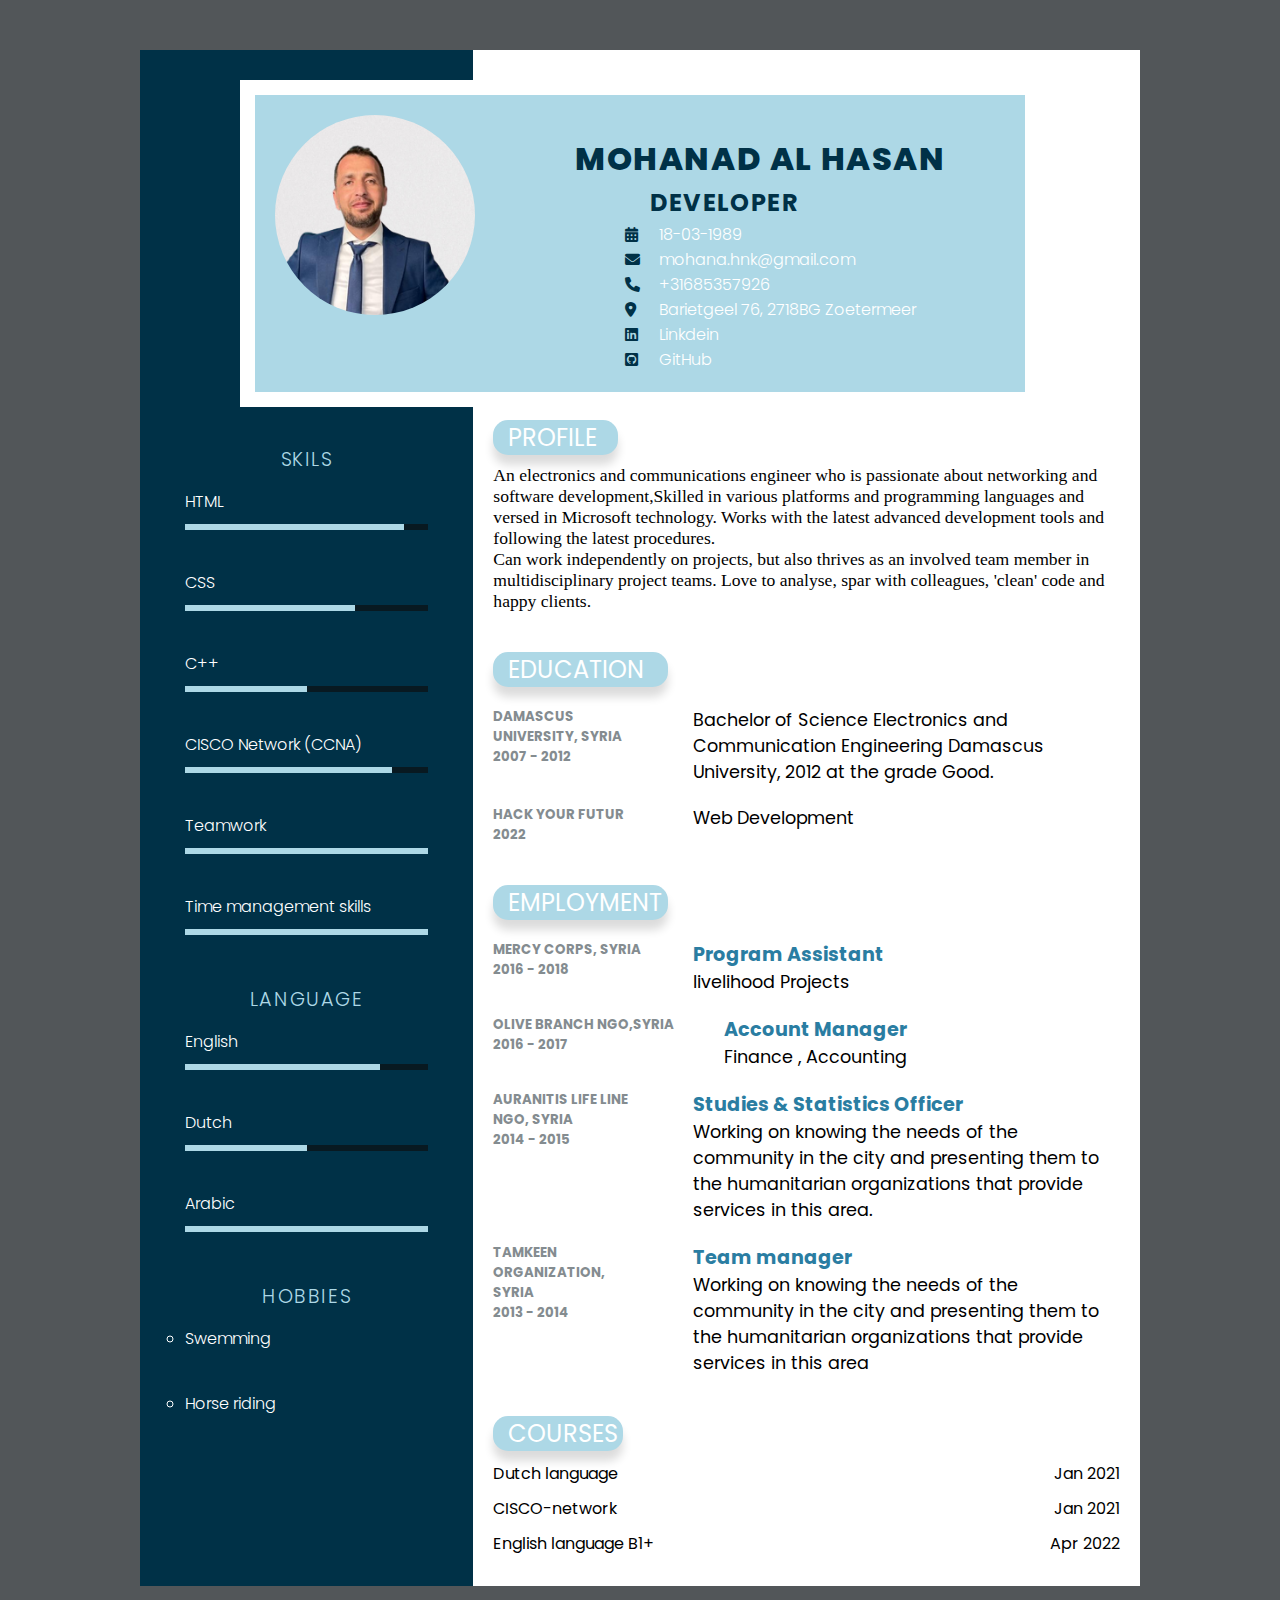
==== week1/Homework/my-resume.html @ 6b34159e "Add files via upload" ====
<!DOCTYPE html>
<html lang="en">
<head>
    <meta charset="UTF-8">
    <meta http-equiv="X-UA-Compatible" content="IE=edge">
    <meta name="viewport" content="width=device-width, initial-scale=1.0">
    <title>My-Resume</title>
    <link rel="stylesheet" href="my-resume.css">
    <link rel="stylesheet" href="https://cdnjs.cloudflare.com/ajax/libs/font-awesome/6.0.0/css/all.min.css" integrity="sha512-9usAa10IRO0HhonpyAIVpjrylPvoDwiPUiKdWk5t3PyolY1cOd4DSE0Ga+ri4AuTroPR5aQvXU9xC6qOPnzFeg==" crossorigin="anonymous" referrerpolicy="no-referrer" />

</head>
<body>
    <!------header box------------------>
    <div class="header">
        <div class="profile-text">
            <div class="img">
                <img src="mohanad-foto.png" alt="mohanad foto">
            </div>
            <div class="conect-info">
                <h1>mohanad al hasan</h1>
                <h2>Developer</h2>
            <ul>
                <li>
                    <span class="icon" ><i class="fa-solid fa-calendar-days"></i></span>
                    <span class="text">18-03-1989</span>
                    </li>
                    <li>
                    <span class="icon" ><i class="fa-solid fa-envelope"></i></span>
                    <span class="text">mohana.hnk@gmail.com</span>
                </li>
                <li>
                    <span class="icon" ><i class="fa-solid fa-phone"></i></span>
                    <span class="text">+31685357926</span>
                </li>
                <li>
                    <a class="icon" href="https://www.google.com/maps/place/Barietgeel+76,+2718+BG+Zoetermeer/@52.0445974,4.4941471,17z/data=!3m1!4b1!4m5!3m4!1s0x47c5c935cd7ed401:0xfe95b37607458fb0!8m2!3d52.0445974!4d4.4919584"><i class="fa-solid fa-location-dot"></i></a>
                    <a href="https://www.google.com/maps/place/Barietgeel+76,+2718+BG+Zoetermeer/@52.0445974,4.4941471,17z/data=!3m1!4b1!4m5!3m4!1s0x47c5c935cd7ed401:0xfe95b37607458fb0!8m2!3d52.0445974!4d4.4919584" class="text">Barietgeel 76, 2718BG Zoetermeer</a>
                </li>
                <li>
                    <a class="icon" href="https://www.linkedin.com/in/mohanad-al-hasan-421202130/"><i class="fa-brands fa-linkedin"></i></a>
                    <a href="https://www.linkedin.com/in/mohanad-al-hasan-421202130/" class="text">Linkdein</a>
                </li>
                <li>
                    <a class="icon" href="https://github.com/MohanadAlHasan"><i class="fa-brands fa-github-square"></i></a>
                    <a href="https://github.com/MohanadAlHasan" class="text">GitHub</a>
                </li>
                
            </ul>
        </div>
        </div>
    </div>
    <div class="container">
        <!-------------------left side---------------->
        
        <div class="left-side">
            <!---------------SKILS------------------->
            <div class="information skils">
                <h2 class="titel">skils</h2>
                <ul>
                    <li>
                        <span class="text">HTML</span>
                        <div class="percent">
                            <div class="value" style="width: 90%;"></div>
                        </div>
                    </li>
                    <li>
                        <span class="text">CSS</span>
                        <div class="percent">
                            <div class="value" style="width: 70%;"></div>
                        
                        </div>
                    </li>
                    <li>
                        <span class="text">C++</span>
                        <div class="percent">
                            <div class="value" style="width: 50%;"></div>
                        
                        </div>
                    </li>
                    <li>
                        <span class="text">CISCO Network (CCNA)
                        </span>
                        <div class="percent">
                            <div class="value" style="width: 85%;"></div>
                        
                        </div>
                    </li>
                    <li>
                        <span class="text">Teamwork</span>
                        <div class="percent">
                            <div class="value" style="width: 100%;"></div>
                        
                        </div>
                    </li>
                    <li>
                        <span class="text">Time management skills</span>
                        <div class="percent">
                            <div class="value" style="width: 100%;"></div>
                        
                        </div>
                    </li>
                </ul>
            </div>
            <!-----------------------LANGUAGE------------------>
            <div class="information skils language">
                <h2 class="titel">language</h2>
                <ul>
                    <li>
                        <span class="text">English</span>
                        <div class="percent">
                            <div class="value" style="width: 80%;"></div>
                        </div>
                    </li>
                    <li>
                        <span class="text">Dutch</span>
                        <div class="percent">
                            <div class="value" style="width: 50%;"></div>
                        
                        </div>
                    </li>
                    <li>
                        <span class="text">Arabic</span>
                        <div class="percent">
                            <div class="value" style="width: 100%;"></div>
                        
                        </div>
                    
                </ul>
            </div>
            <!--------------HOBBIES------------->
            <div class="information hobbies">
                <h2 class="titel">hobbies</h2>
                <ul>
                    <li >Swemming </li>
                    <li >Horse riding</li>
                </ul>
            </div>
        </div>
        <!-------------RIGHT SIDE------------->
        <div class="right-side">
            <!-----------PROFILE------------->
            <div class="profile">
                <h2>PROFILE</h2>
                <p>An electronics and communications engineer who is passionate
                    about networking and software development,Skilled in various
                    platforms and programming languages and versed in Microsoft
                    technology. Works with the latest advanced development tools
                    and following the latest procedures.<br> Can work independently on
                    projects, but also thrives as an involved team member in
                    multidisciplinary project teams. Love to analyse, spar with
                    colleagues, 'clean' code and happy clients.</p>
            </div>
            <!-------------------EDUCATION------------------------------->
            <div class="education">
                <h2>education</h2>
                <div class="box">
                    <div class="year-name">
                        <h5>Damascus University, Syria</h5>
                        <h5> 2007 -  2012</h5>
                    </div>
                    <div class="text"><P>Bachelor of Science Electronics and Communication
                        Engineering Damascus University, 2012 at the grade Good.</P>
                    </div>
        
                    
                </div>
                <div class="box">
                    <div class="year-name">
                        <h5>HACK YOUR FUTUR</h5>
                        <h5> 2022</h5>
                    </div>
                    <div class="text"><P>Web Development</P></div>
                
        </div>
        <!---------experience----------->
        <div class="experience">
            <h2>EMPLOYMENT </h2>
            <div class="box">
                <div class="year-name">
                    <h5>Mercy Corps, syria
                    </h5>
                    <h5> 2016 -  2018</h5>
                </div>
                <div class="text"> 
                    <h4>Program Assistant</h4>
                    <p>livelihood Projects </p>
                </div>
                
                
            </div>
            <div class="box">
                <div class="year-name">
                    <h5>Olive Branch NGO,Syria </h5>
                    <h5> 2016 - 2017  </h5>
                </div>
                <div class="text"> 
                    <h4>Account Manager</h4>
                    <p>Finance , Accounting</p>
                </div>
                
                
            </div>
            <div class="box">
                <div class="year-name">
                    <h5>Auranitis Life Line NGO, Syria</h5>
                    <h5> 2014 -  2015</h5>
                </div>
                <div class="text"> 
                    <h4>Studies & Statistics Officer</h4>
                    <p>Working on knowing the needs of the community in the city and
                        presenting them to the humanitarian organizations that provide
                        services in this area.</p>
                </div>
                
                
            </div>
            
                
                
            </div>
            <div class="box">
                <div class="year-name">
                    <h5>Tamkeen Organization, Syria</h5>
                    <h5> 2013 -  2014</h5>
                </div>
                <div class="text"> 
                    <h4>Team manager</h4>
                    <p>Working on knowing the needs of the community in the city and
                        presenting them to the humanitarian organizations that provide
                        services in this area</p>
                </div>
                
                
                
            </div>
            <!-------COURSES---------------->
            <div class="courses">
                <h2>COURSES </h2>
                <div class="box1">
                    <p>Dutch language</p>
                    <p>Jan 2021</p>
                </div>
                <div class="box1">
                    <p>CISCO-network </p>
                    <p>Jan 2021</p>
                </div>
                <div class="box1">
                    <p>English language 
                        B1+</p>
                    <p>Apr 2022</p>
                </div>
                </div>
            
    </div>
      
    
    </div>
    

    
</div>


    
    
</body>
</html>
---- week1/Homework/my-resume.css ----
@import url('https://fonts.googleapis.com/css2?family=Poppins:ital,wght@0,100;0,200;0,300;0,400;0,500;0,600;0,700;0,800;0,900;1,100;1,200;1,300;1,400;1,500;1,600;1,700;1,800;1,900&display=swap');
*{
    font-family: 'Poppins', sans-serif;
    margin: 0;
    padding: 0;
    box-sizing: border-box;
    

}
body{
    background-color:rgb(82, 86, 89);
    display: flex;
    justify-content: center;
    
    min-height: 100vh;

}
/*************** header***********/
.header{
    position: absolute;
    width: 100%;
    max-width: 800px;
    min-height: 300px;
    background-color: lightblue;
    border: solid 15px #fff;
    z-index: 999;
    align-content: flex-start;
    margin-top: 80px;
    
    
    
}
.container{
    position: relative;
    width: 100%;
    max-width: 1000px;
    min-height: 1000px;
    background-color: #fff;
    display: grid;
    grid-template-columns: 1fr  2fr;
    margin: 50px;
    


}
.container .left-side{
    position: relative;
    background-color: #003147;
    padding: 40px;
    

}
.container .right-side{
    position: relative;
    background-color: #fff;
    padding: 20px;
    
}
.profile-text{
    position: relative;
    padding:20px;
    width: 100%;

}
.img img{
    position: relative;
    width: 200px;
    height: 200px;
    border-radius: 50%;
    float: left;
    top:0;
    left:0;
    object-fit: cover;
    
   
    
    
}
.conect-info{
   
    width: 100%;
    margin-left: 350px;
    margin-top: 20px;
    
    
    

}
.conect-info h1{
    color:#003147;
    font-size: 2rem;
    font-weight: 800;
    text-transform: uppercase;
    padding-bottom: 2px;
    letter-spacing: 0.1rem;
    margin-left: -50px;
}
.conect-info h2{
    color:#003147;
    font-size: 1.5rem;
    font-weight: 700;
    text-transform: uppercase;
    padding-bottom: 2px;
    letter-spacing: 0.1rem;
    margin-left: 25px;
}
.conect-info ul{
    position: relative;
    
}
.conect-info ul li{
    position: relative;
    list-style: none;
}
.conect-info ul li .icon{
    display: inline-block;
    width: 30px;
    font-size: 15px;
    color: #003147;
}
.conect-info ul li .text{
    color: #fff;
    font-weight: 300;
    text-decoration: none;
}
    
.information {
    padding: 5px;
    margin-top: 350px;
    position: relative;
    

}
.titel{
    color: lightblue;
    font-weight: 300;
    text-transform: uppercase;
    letter-spacing: 0.1rem;
     font-size: 1.2rem;
     text-align: center;
     padding-bottom: 15px;
}
.information ul li{
    position: relative;
    list-style: none;
    padding-bottom: 40px;
}
.information ul li .text{
    color: #fff;
    font-weight: 300;
    
}
  .information.skils .percent {
    position: relative;

    width: 100%;
    height: 6px;
    background-color: #081921;
    margin-top: 10px;
}
.information.skils .percent .value{
    position: absolute;
    top: 0;
    left: 0;
    height: 100%;
    background-color: lightblue;

}

    .language{
        margin-top: 0px;
    }
    .hobbies{
        margin: 0px;
    }
    .information.hobbies ul li {
        color: #fff;
        font-weight: 300;
        list-style: circle;
        
    }
    .profile{
        margin-top: 350px; 
    }
    .right-side h2{
        margin-bottom: 10px;
        margin-top: 40px;
        background-color: lightblue;
        color: #fff;
        text-transform: uppercase;
        font-weight: 400;
        font-size: 1.5rem;
       width: 125px;
        padding-left: 15px;
        border-radius: 15px;
        box-shadow: 0px 10px 10px gainsboro;
        
    }
    .profile p{
        font-family:Georgia, 'Times New Roman', Times, serif;
        font-size: 1.1rem;
        
    }
    .education h2{
        width: 175px;
    }
    .experience h2{
        width: 175px;
    }
    .box{
        display: flex;
        flex-direction: row;
        margin: 20px 0;
    }
    .box .year-name{
        min-width: 150px;
    }
    .box .year-name h5{
        text-transform: uppercase;
        color: #848c90;
        font-weight: 700;
    }
    .box .text{
        margin-left: 50px;
        font-family:Georgia, 'Times New Roman', Times, serif;
        font-size: 1.1rem;
    }
    .box .text h4{
        color: #2a7da2;
        font-size: 1.2rem;
    }
    .courses h2{
        width: 130px;
    }
    .courses .box1{
        display: flex;
        flex-direction: row;
        justify-content: space-between;
        margin-bottom: 10px;
    }
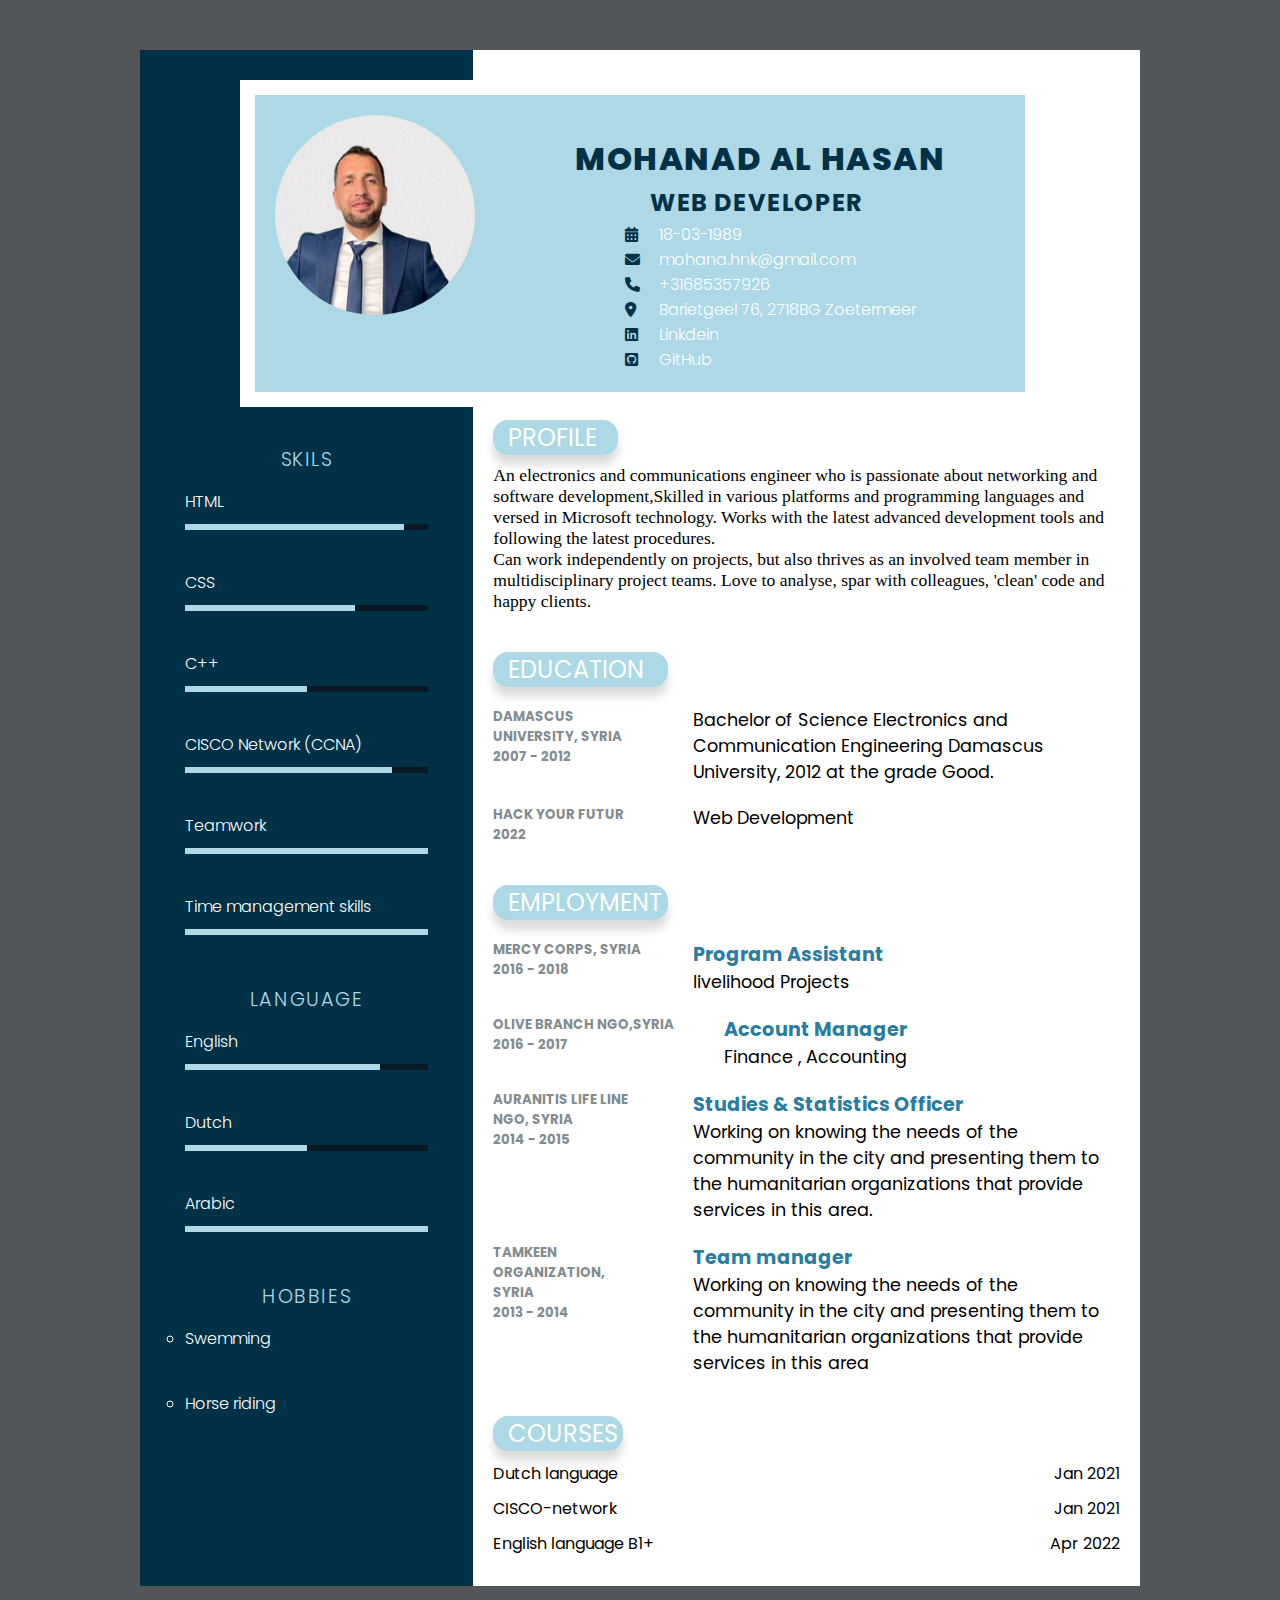
==== commit d0cafcd3: "Update my-resume.html" ====
--- a/week1/Homework/my-resume.html
+++ b/week1/Homework/my-resume.html
@@ -18,7 +18,7 @@
             </div>
             <div class="conect-info">
                 <h1>mohanad al hasan</h1>
-                <h2>Developer</h2>
+                <h2> Web Developer</h2>
             <ul>
                 <li>
                     <span class="icon" ><i class="fa-solid fa-calendar-days"></i></span>
@@ -264,4 +264,4 @@
     
     
 </body>
-</html>+</html>
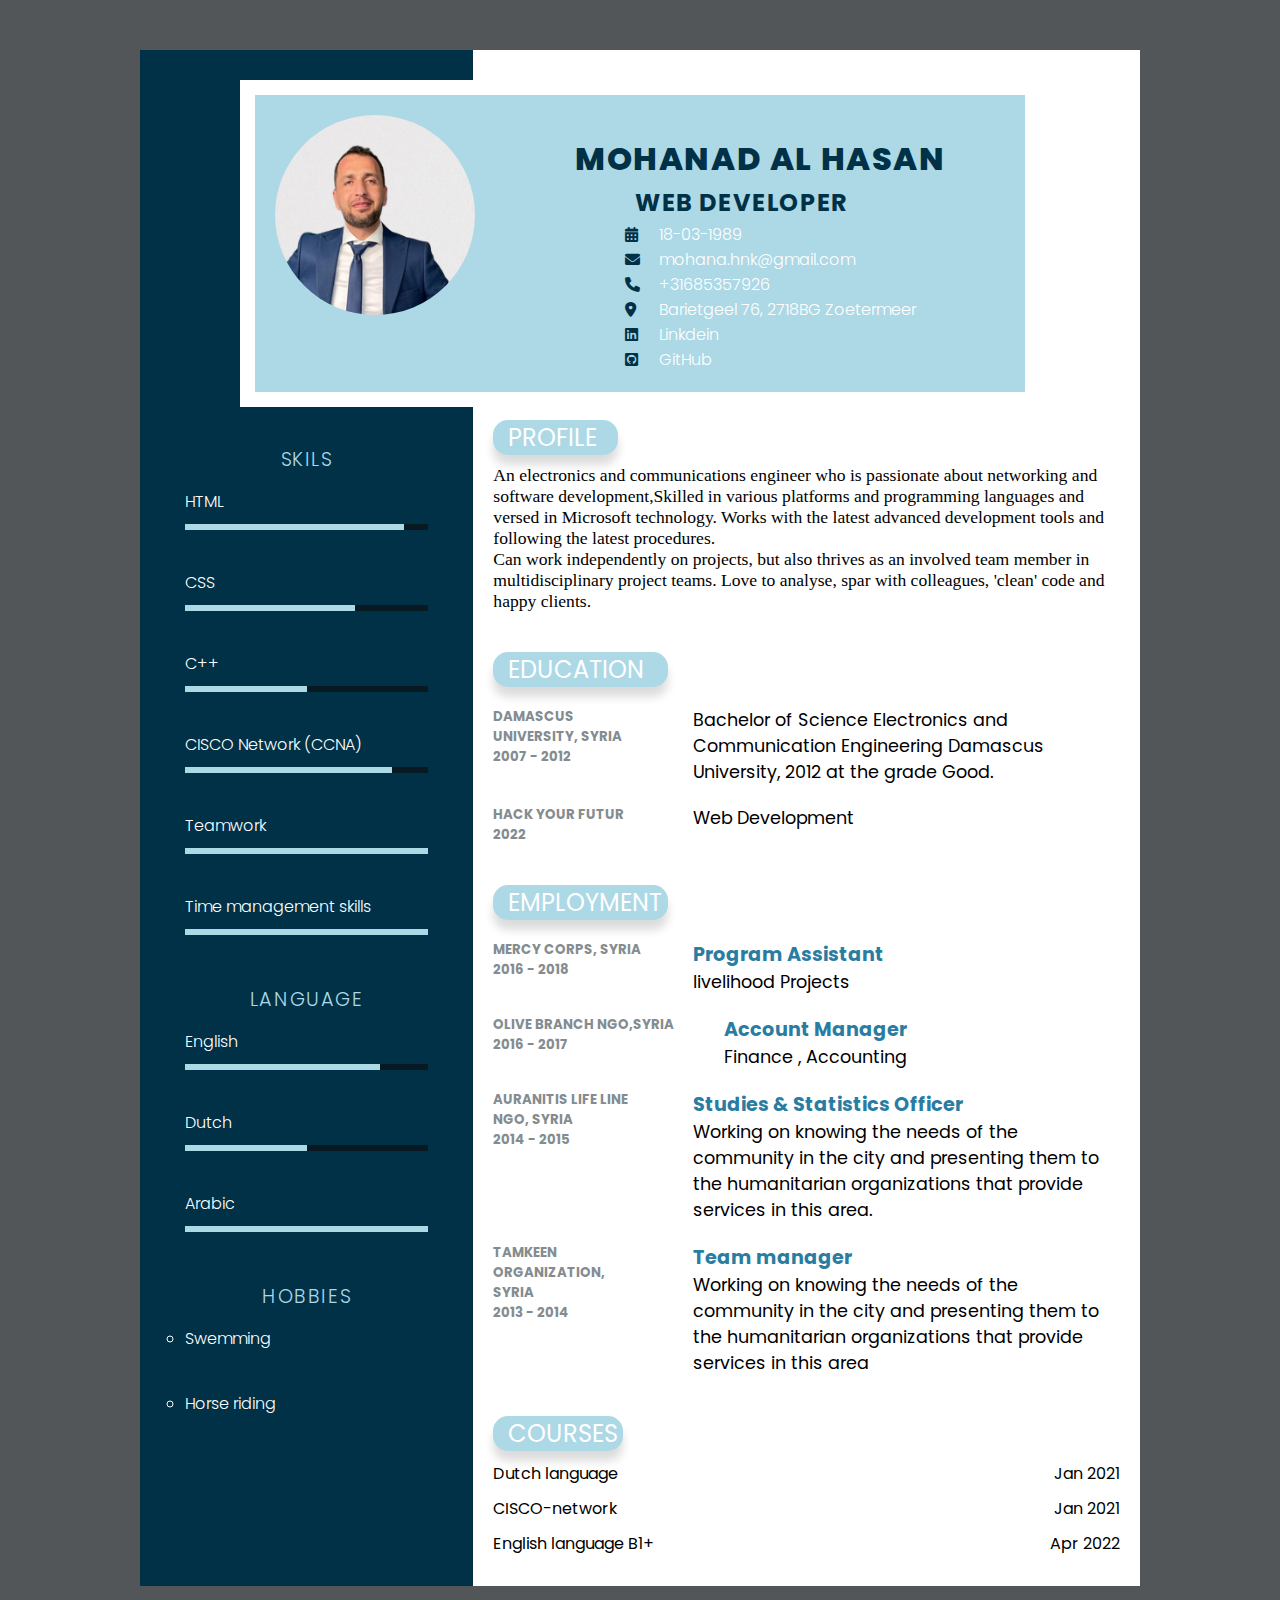
==== commit dc49a993: "Update my-resume.html" ====
--- a/week1/Homework/my-resume.html
+++ b/week1/Homework/my-resume.html
@@ -26,7 +26,7 @@
                     </li>
                     <li>
                     <span class="icon" ><i class="fa-solid fa-envelope"></i></span>
-                    <span class="text">mohana.hnk@gmail.com</span>
+                    <a href="mailto:mohanad,hnk@gmail.com" class="text">mohana.hnk@gmail.com</a>
                 </li>
                 <li>
                     <span class="icon" ><i class="fa-solid fa-phone"></i></span>
--- a/week1/Homework/my-resume.css
+++ b/week1/Homework/my-resume.css
@@ -102,7 +102,7 @@
     text-transform: uppercase;
     padding-bottom: 2px;
     letter-spacing: 0.1rem;
-    margin-left: 25px;
+    margin-left: 10px;
 }
 .conect-info ul{
     position: relative;
@@ -240,4 +240,4 @@
     }
     
     
-    +    
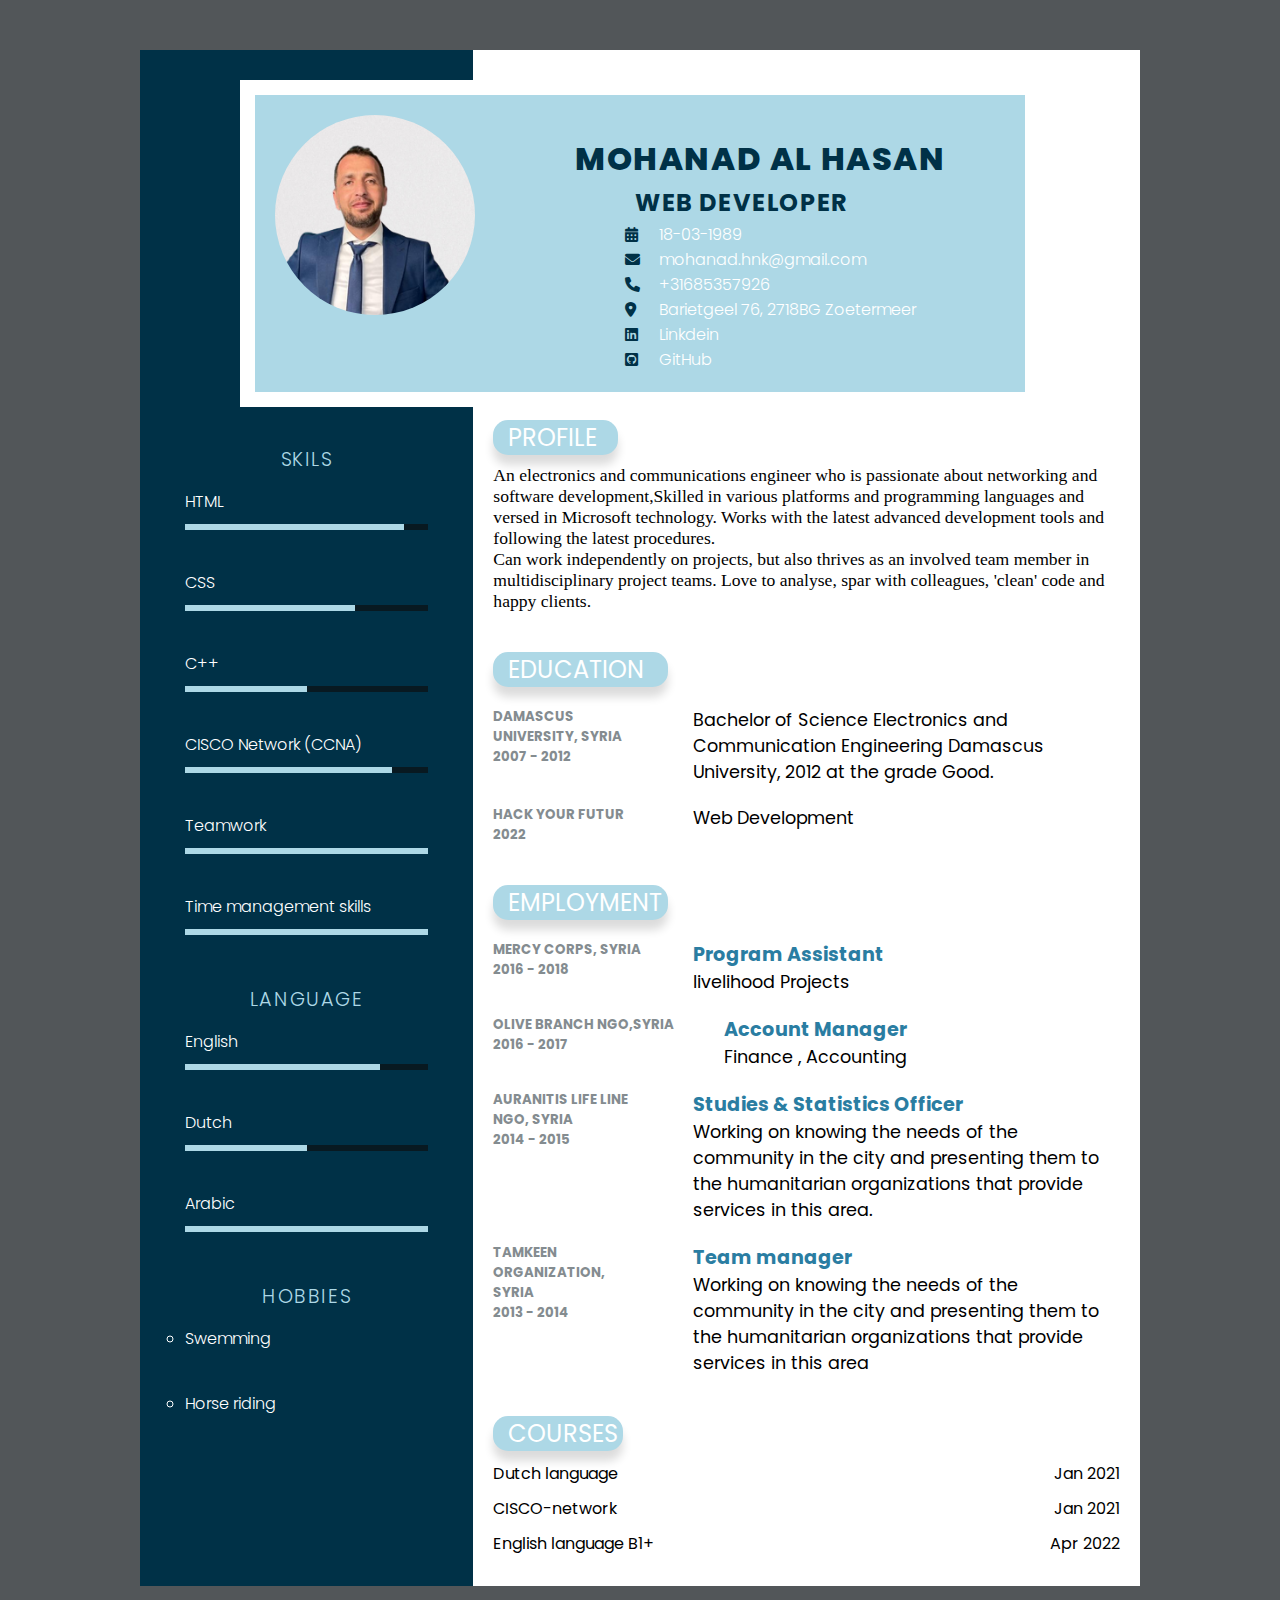
==== commit d7136ffe: "Update my-resume.html" ====
--- a/week1/Homework/my-resume.html
+++ b/week1/Homework/my-resume.html
@@ -26,7 +26,7 @@
                     </li>
                     <li>
                     <span class="icon" ><i class="fa-solid fa-envelope"></i></span>
-                    <a href="mailto:mohanad,hnk@gmail.com" class="text">mohana.hnk@gmail.com</a>
+                    <a href="mailto:mohanad.hnk@gmail.com" class="text">mohanad.hnk@gmail.com</a>
                 </li>
                 <li>
                     <span class="icon" ><i class="fa-solid fa-phone"></i></span>
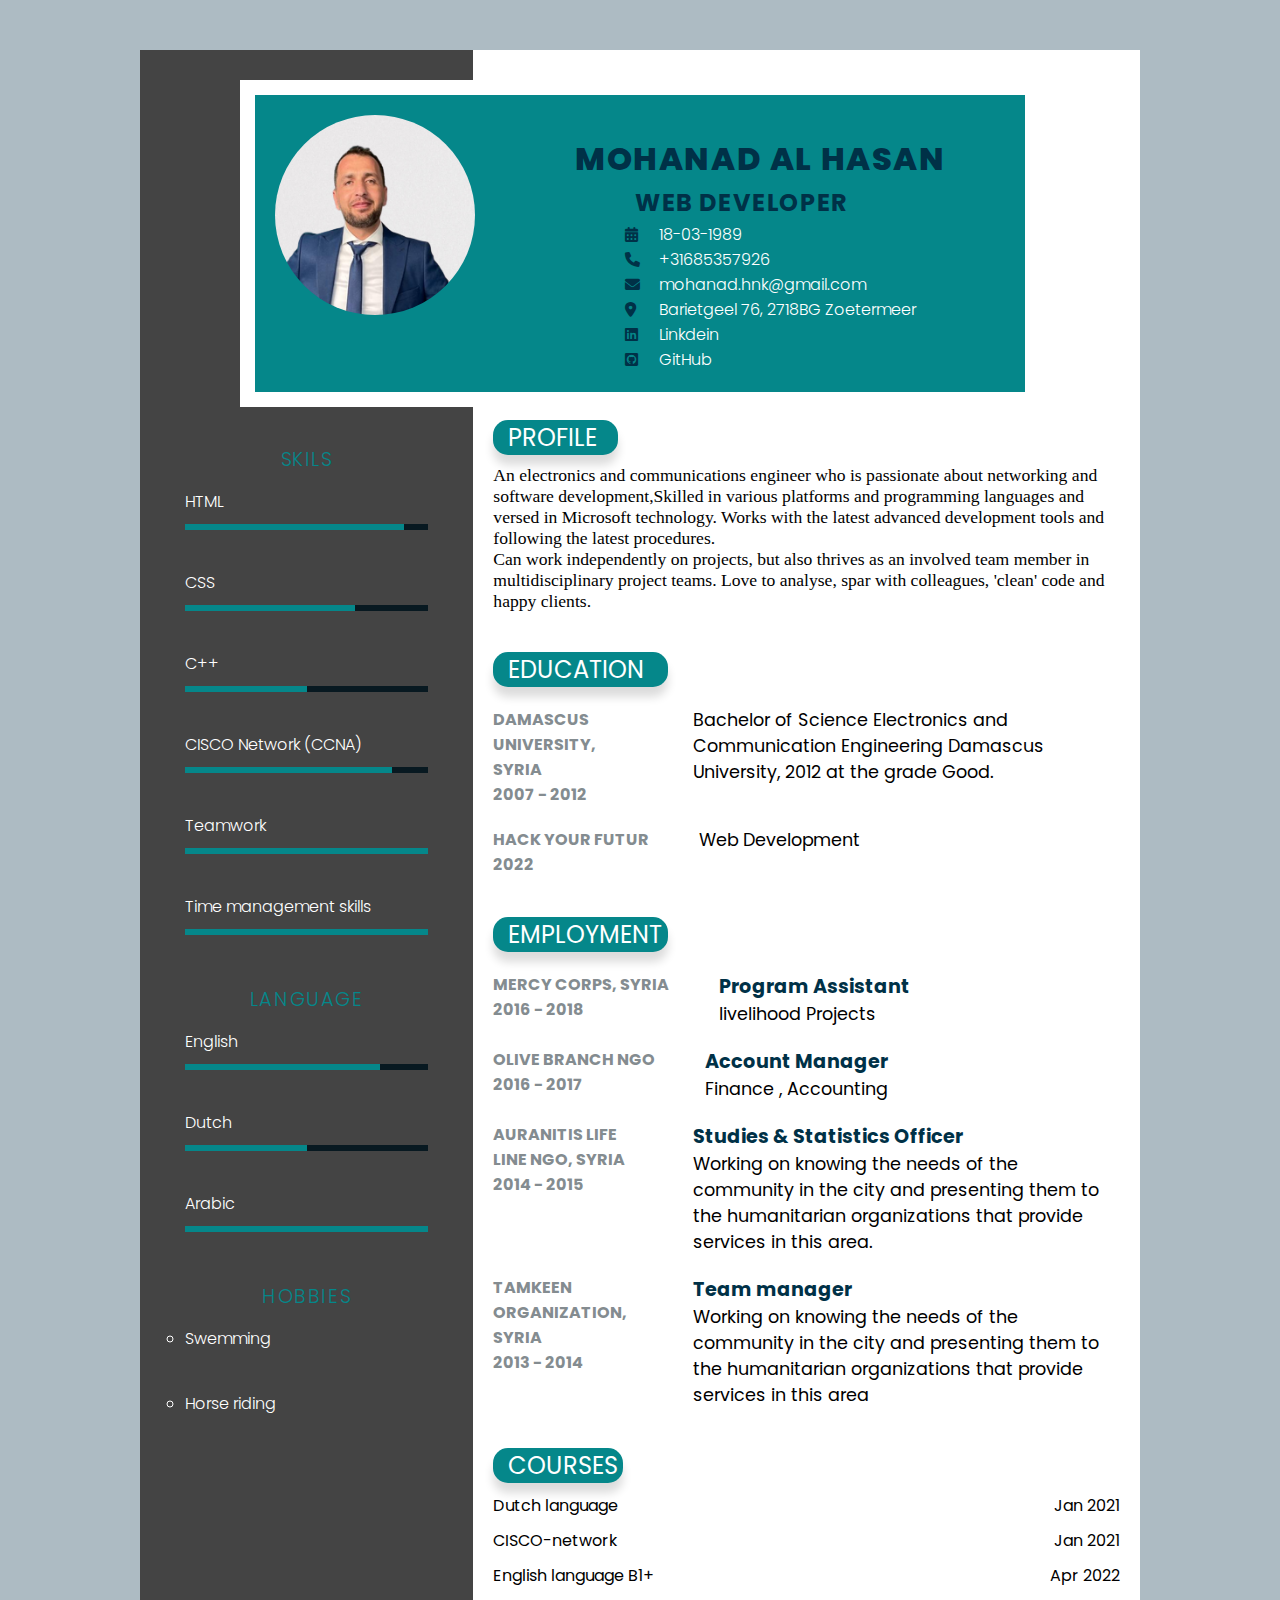
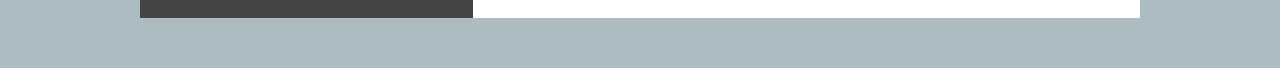
==== commit d443c6e9: "Add files via upload" ====
--- a/week1/Homework/my-resume.html
+++ b/week1/Homework/my-resume.html
@@ -10,13 +10,15 @@
 
 </head>
 <body>
-    <!------header box------------------>
-    <div class="header">
-        <div class="profile-text">
+    <!------header box--- change tag to semantic tag--------------->
+    <header class="header">
+        <!--change tag to semantic tag-->
+        <section class="profile-text">
             <div class="img">
                 <img src="mohanad-foto.png" alt="mohanad foto">
             </div>
-            <div class="conect-info">
+            <!--change tag to semantic tag-->
+            <section class="conect-info">
                 <h1>mohanad al hasan</h1>
                 <h2> Web Developer</h2>
             <ul>
@@ -24,37 +26,53 @@
                     <span class="icon" ><i class="fa-solid fa-calendar-days"></i></span>
                     <span class="text">18-03-1989</span>
                     </li>
-                    <li>
-                    <span class="icon" ><i class="fa-solid fa-envelope"></i></span>
-                    <a href="mailto:mohanad.hnk@gmail.com" class="text">mohanad.hnk@gmail.com</a>
-                </li>
-                <li>
-                    <span class="icon" ><i class="fa-solid fa-phone"></i></span>
-                    <span class="text">+31685357926</span>
-                </li>
-                <li>
-                    <a class="icon" href="https://www.google.com/maps/place/Barietgeel+76,+2718+BG+Zoetermeer/@52.0445974,4.4941471,17z/data=!3m1!4b1!4m5!3m4!1s0x47c5c935cd7ed401:0xfe95b37607458fb0!8m2!3d52.0445974!4d4.4919584"><i class="fa-solid fa-location-dot"></i></a>
-                    <a href="https://www.google.com/maps/place/Barietgeel+76,+2718+BG+Zoetermeer/@52.0445974,4.4941471,17z/data=!3m1!4b1!4m5!3m4!1s0x47c5c935cd7ed401:0xfe95b37607458fb0!8m2!3d52.0445974!4d4.4919584" class="text">Barietgeel 76, 2718BG Zoetermeer</a>
-                </li>
-                <li>
-                    <a class="icon" href="https://www.linkedin.com/in/mohanad-al-hasan-421202130/"><i class="fa-brands fa-linkedin"></i></a>
-                    <a href="https://www.linkedin.com/in/mohanad-al-hasan-421202130/" class="text">Linkdein</a>
-                </li>
-                <li>
-                    <a class="icon" href="https://github.com/MohanadAlHasan"><i class="fa-brands fa-github-square"></i></a>
-                    <a href="https://github.com/MohanadAlHasan" class="text">GitHub</a>
+                    
+                    <li>
+                        <span class="icon" ><i class="fa-solid fa-phone"></i></span>
+                        <span class="text">+31685357926</span>
+                    </li>
+
+                    <li>
+                    <!--wrap both the icon and the text in one link-->
+                    <a href="mailto:mohanad.hnk@gmail.com" class="text">
+                        <span class="icon" ><i class="fa-solid fa-envelope"></i></span>
+                        mohanad.hnk@gmail.com
+                    </a>
+                </li>
+                
+                <li>
+                <!--wrap both the icon and the text in one link-->
+                    <a href="https://www.google.com/maps/place/Barietgeel+76,+2718+BG+Zoetermeer/@52.0445974,4.4941471,17z/data=!3m1!4b1!4m5!3m4!1s0x47c5c935cd7ed401:0xfe95b37607458fb0!8m2!3d52.0445974!4d4.4919584" class="text"> 
+                        <span class="icon" ><i class="fa-solid fa-location-dot"></i></span>
+                        Barietgeel 76, 2718BG Zoetermeer
+                    </a>
+                </li>
+                <li>
+                    <!--wrap both the icon and the text in one link-->
+                    <a href="https://www.linkedin.com/in/mohanad-al-hasan-421202130/" class="text"><span class="icon" >
+                        <i class="fa-brands fa-linkedin"></i></span>
+                        Linkdein
+                    </a>
+                </li>
+                <li>
+                <!--wrap both the icon and the text in one link-->   
+                    <a href="https://github.com/MohanadAlHasan" class="text">
+                        <span class="icon" ><i class="fa-brands fa-github-square"></i></span>
+                        GitHub
+                    </a>
                 </li>
                 
             </ul>
-        </div>
-        </div>
-    </div>
-    <div class="container">
-        <!-------------------left side---------------->
+            </section>
+        </section>
+    </header>
+    <!--change tag to main-->
+    <main class="container">
+        <!-------------------left side--- change tag to semantic tag------------->
         
-        <div class="left-side">
-            <!---------------SKILS------------------->
-            <div class="information skils">
+        <aside class="left-side">
+            <!---------------SKILS--change tag to semantic tag----------------->
+            <section class="information skils">
                 <h2 class="titel">skils</h2>
                 <ul>
                     <li>
@@ -100,9 +118,9 @@
                         </div>
                     </li>
                 </ul>
-            </div>
-            <!-----------------------LANGUAGE------------------>
-            <div class="information skils language">
+            </section>
+            <!-----------------------LANGUAGE--change tag to semantic tag---------------->
+            <section class="information skils language">
                 <h2 class="titel">language</h2>
                 <ul>
                     <li>
@@ -126,20 +144,20 @@
                         </div>
                     
                 </ul>
-            </div>
-            <!--------------HOBBIES------------->
-            <div class="information hobbies">
+            </section>
+            <!--------------HOBBIES----change tag to semantic tag--------->
+            <section class="information hobbies">
                 <h2 class="titel">hobbies</h2>
                 <ul>
                     <li >Swemming </li>
                     <li >Horse riding</li>
                 </ul>
-            </div>
-        </div>
-        <!-------------RIGHT SIDE------------->
-        <div class="right-side">
-            <!-----------PROFILE------------->
-            <div class="profile">
+            </section>
+        </aside>
+        <!-------------RIGHT SIDE---change tag to semantic tag---------->
+        <aside class="right-side">
+            <!-----------PROFILE-----change tag to semantic tag-------->
+            <article class="profile">
                 <h2>PROFILE</h2>
                 <p>An electronics and communications engineer who is passionate
                     about networking and software development,Skilled in various
@@ -149,40 +167,43 @@
                     projects, but also thrives as an involved team member in
                     multidisciplinary project teams. Love to analyse, spar with
                     colleagues, 'clean' code and happy clients.</p>
-            </div>
-            <!-------------------EDUCATION------------------------------->
-            <div class="education">
+            </article>
+            <!-------------------EDUCATION---------change tag to semantic tag---------------------->
+            <section class="education">
                 <h2>education</h2>
                 <div class="box">
+                    <!--change <h5> to <h4>-->
                     <div class="year-name">
-                        <h5>Damascus University, Syria</h5>
-                        <h5> 2007 -  2012</h5>
+                        <h4>Damascus University, Syria</h4>
+                        <h4> 2007 -  2012</h4>
                     </div>
                     <div class="text"><P>Bachelor of Science Electronics and Communication
                         Engineering Damascus University, 2012 at the grade Good.</P>
                     </div>
         
-                    
-                </div>
+                </div>
+                
                 <div class="box">
                     <div class="year-name">
-                        <h5>HACK YOUR FUTUR</h5>
-                        <h5> 2022</h5>
+                        <h4>HACK YOUR FUTUR</h4>
+                        <h4> 2022</h4>
                     </div>
                     <div class="text"><P>Web Development</P></div>
-                
-        </div>
+                </div>
+                </section>
         <!---------experience----------->
-        <div class="experience">
+        <section class="experience">
             <h2>EMPLOYMENT </h2>
             <div class="box">
                 <div class="year-name">
-                    <h5>Mercy Corps, syria
-                    </h5>
-                    <h5> 2016 -  2018</h5>
-                </div>
-                <div class="text"> 
-                    <h4>Program Assistant</h4>
+                    <h4>Mercy Corps, syria
+                    </h4>
+                    <h4> 2016 -  2018</h4>
+                </div>
+                <!--change <h4> to <h3>-->
+                <div class="text"> 
+                    
+                    <h3>Program Assistant</h3>
                     <p>livelihood Projects </p>
                 </div>
                 
@@ -190,11 +211,11 @@
             </div>
             <div class="box">
                 <div class="year-name">
-                    <h5>Olive Branch NGO,Syria </h5>
-                    <h5> 2016 - 2017  </h5>
-                </div>
-                <div class="text"> 
-                    <h4>Account Manager</h4>
+                    <h4>Olive Branch NGO </h4>
+                    <h4> 2016 - 2017  </h4>
+                </div>
+                <div class="text"> 
+                    <h3>Account Manager</h3>
                     <p>Finance , Accounting</p>
                 </div>
                 
@@ -202,11 +223,11 @@
             </div>
             <div class="box">
                 <div class="year-name">
-                    <h5>Auranitis Life Line NGO, Syria</h5>
-                    <h5> 2014 -  2015</h5>
-                </div>
-                <div class="text"> 
-                    <h4>Studies & Statistics Officer</h4>
+                    <h4>Auranitis Life Line NGO, Syria</h4>
+                    <h4> 2014 -  2015</h4>
+                </div>
+                <div class="text"> 
+                    <h3>Studies & Statistics Officer</h3>
                     <p>Working on knowing the needs of the community in the city and
                         presenting them to the humanitarian organizations that provide
                         services in this area.</p>
@@ -217,24 +238,25 @@
             
                 
                 
-            </div>
-            <div class="box">
-                <div class="year-name">
-                    <h5>Tamkeen Organization, Syria</h5>
-                    <h5> 2013 -  2014</h5>
-                </div>
-                <div class="text"> 
-                    <h4>Team manager</h4>
+            
+            <div class="box">
+                <div class="year-name">
+                    <h4>Tamkeen Organization, Syria</h4>
+                    <h4> 2013 -  2014</h4>
+                </div>
+                <div class="text"> 
+                    <h3>Team manager</h3>
                     <p>Working on knowing the needs of the community in the city and
                         presenting them to the humanitarian organizations that provide
                         services in this area</p>
                 </div>
                 
-                
-                
-            </div>
-            <!-------COURSES---------------->
-            <div class="courses">
+                </div>
+                
+                
+            </section>
+            <!-------COURSES----change tag to semantic tag------------>
+            <section class="courses">
                 <h2>COURSES </h2>
                 <div class="box1">
                     <p>Dutch language</p>
@@ -249,17 +271,18 @@
                         B1+</p>
                     <p>Apr 2022</p>
                 </div>
-                </div>
+            </section>
             
-    </div>
-      
-    
-    </div>
-    
-
-    
-</div>
-
+    
+    
+    
+        </aside>
+    
+
+    
+    </main>
+
+    
 
     
     
--- a/week1/Homework/my-resume.css
+++ b/week1/Homework/my-resume.css
@@ -8,7 +8,7 @@
 
 }
 body{
-    background-color:rgb(82, 86, 89);
+    background-color:#ADBBC3;
     display: flex;
     justify-content: center;
     
@@ -21,7 +21,7 @@
     width: 100%;
     max-width: 800px;
     min-height: 300px;
-    background-color: lightblue;
+    background-color: #05878A;
     border: solid 15px #fff;
     z-index: 999;
     align-content: flex-start;
@@ -45,7 +45,7 @@
 }
 .container .left-side{
     position: relative;
-    background-color: #003147;
+    background-color: #444444;
     padding: 40px;
     
 
@@ -112,12 +112,20 @@
     position: relative;
     list-style: none;
 }
+
+.conect-info ul li a:hover{
+    color: blueviolet;
+}
 .conect-info ul li .icon{
     display: inline-block;
     width: 30px;
     font-size: 15px;
     color: #003147;
 }
+
+.conect-info ul li a .icon:hover{
+    color: blueviolet;
+}
 .conect-info ul li .text{
     color: #fff;
     font-weight: 300;
@@ -132,7 +140,7 @@
 
 }
 .titel{
-    color: lightblue;
+    color: #05878A;
     font-weight: 300;
     text-transform: uppercase;
     letter-spacing: 0.1rem;
@@ -163,7 +171,7 @@
     top: 0;
     left: 0;
     height: 100%;
-    background-color: lightblue;
+    background-color: #05878A;
 
 }
 
@@ -185,7 +193,7 @@
     .right-side h2{
         margin-bottom: 10px;
         margin-top: 40px;
-        background-color: lightblue;
+        background-color: #05878A;
         color: #fff;
         text-transform: uppercase;
         font-weight: 400;
@@ -215,7 +223,7 @@
     .box .year-name{
         min-width: 150px;
     }
-    .box .year-name h5{
+    .box .year-name h4{
         text-transform: uppercase;
         color: #848c90;
         font-weight: 700;
@@ -225,8 +233,8 @@
         font-family:Georgia, 'Times New Roman', Times, serif;
         font-size: 1.1rem;
     }
-    .box .text h4{
-        color: #2a7da2;
+    .box .text h3{
+        color: #003147;
         font-size: 1.2rem;
     }
     .courses h2{
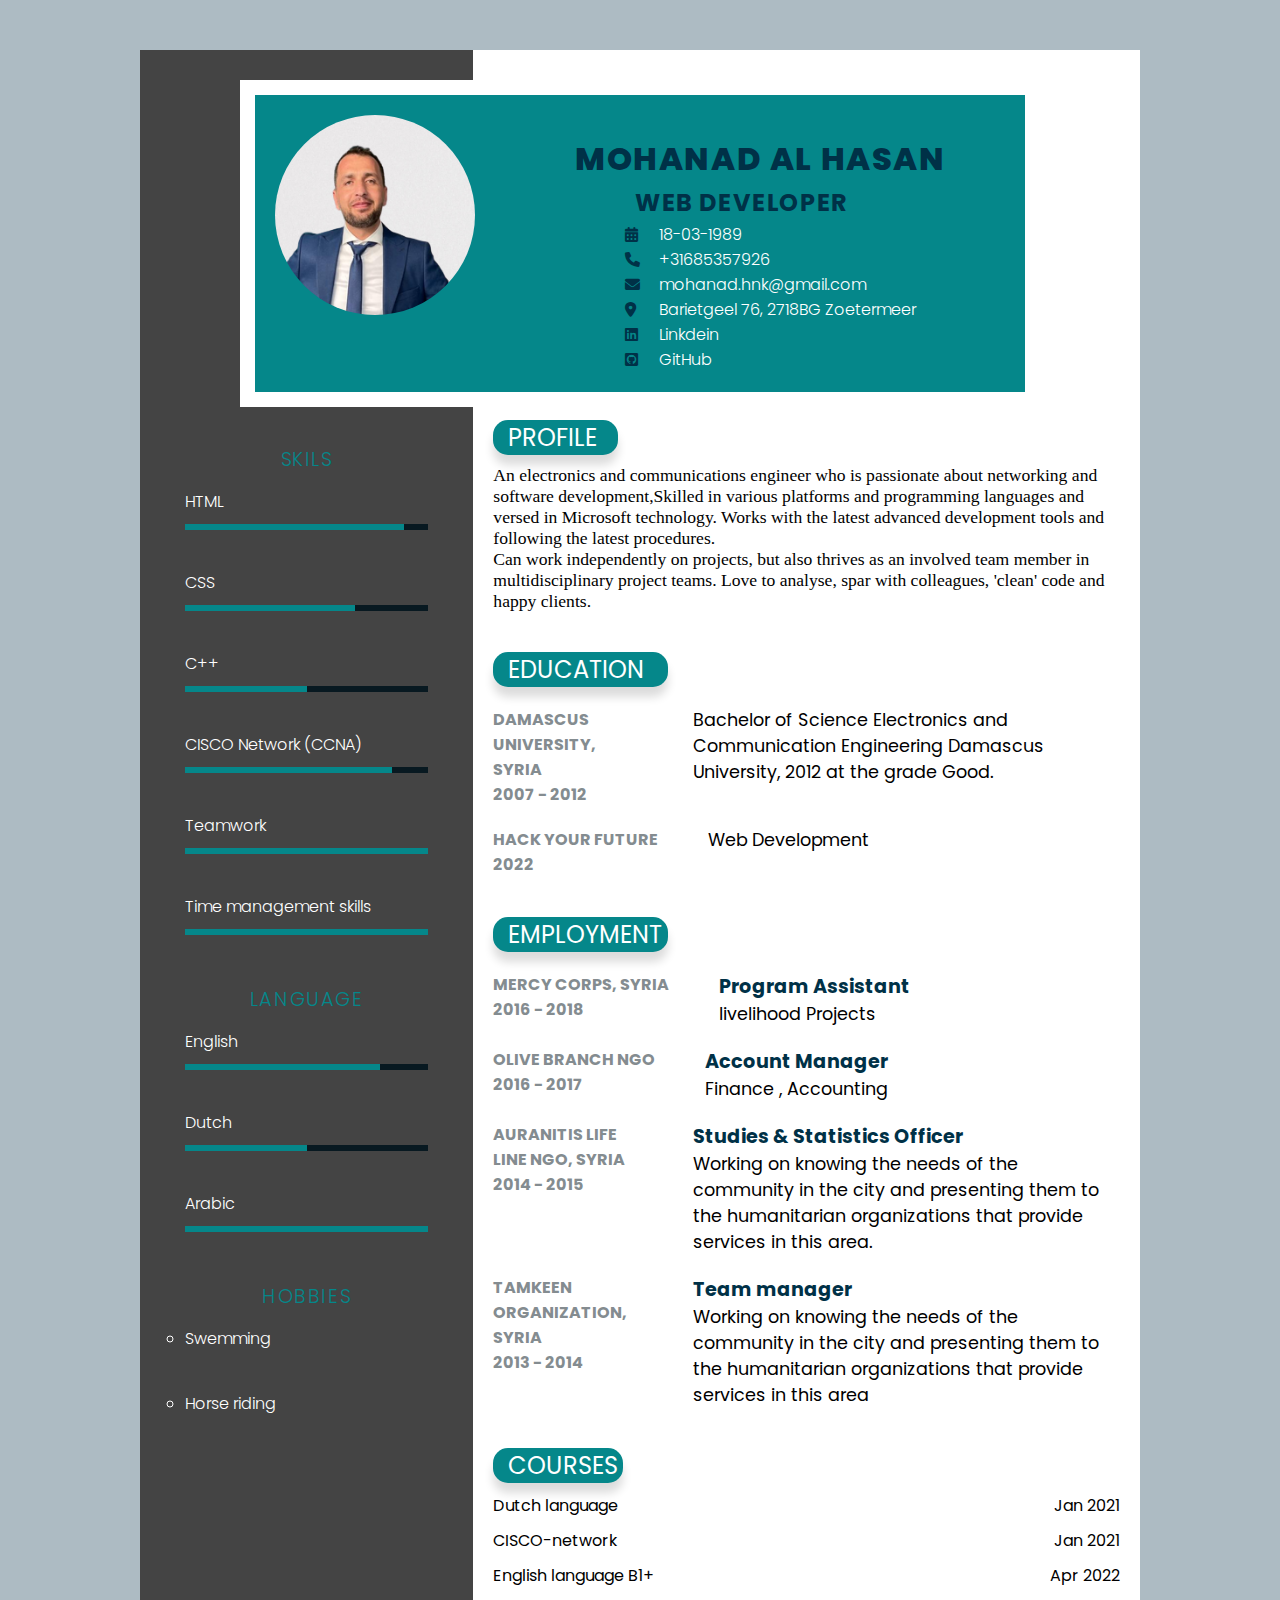
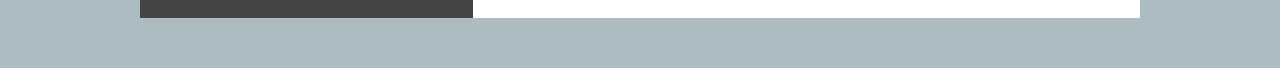
==== commit bb0968e0: "Update my-resume.html" ====
--- a/week1/Homework/my-resume.html
+++ b/week1/Homework/my-resume.html
@@ -185,7 +185,7 @@
                 
                 <div class="box">
                     <div class="year-name">
-                        <h4>HACK YOUR FUTUR</h4>
+                        <h4>HACK YOUR FUTURE</h4>
                         <h4> 2022</h4>
                     </div>
                     <div class="text"><P>Web Development</P></div>
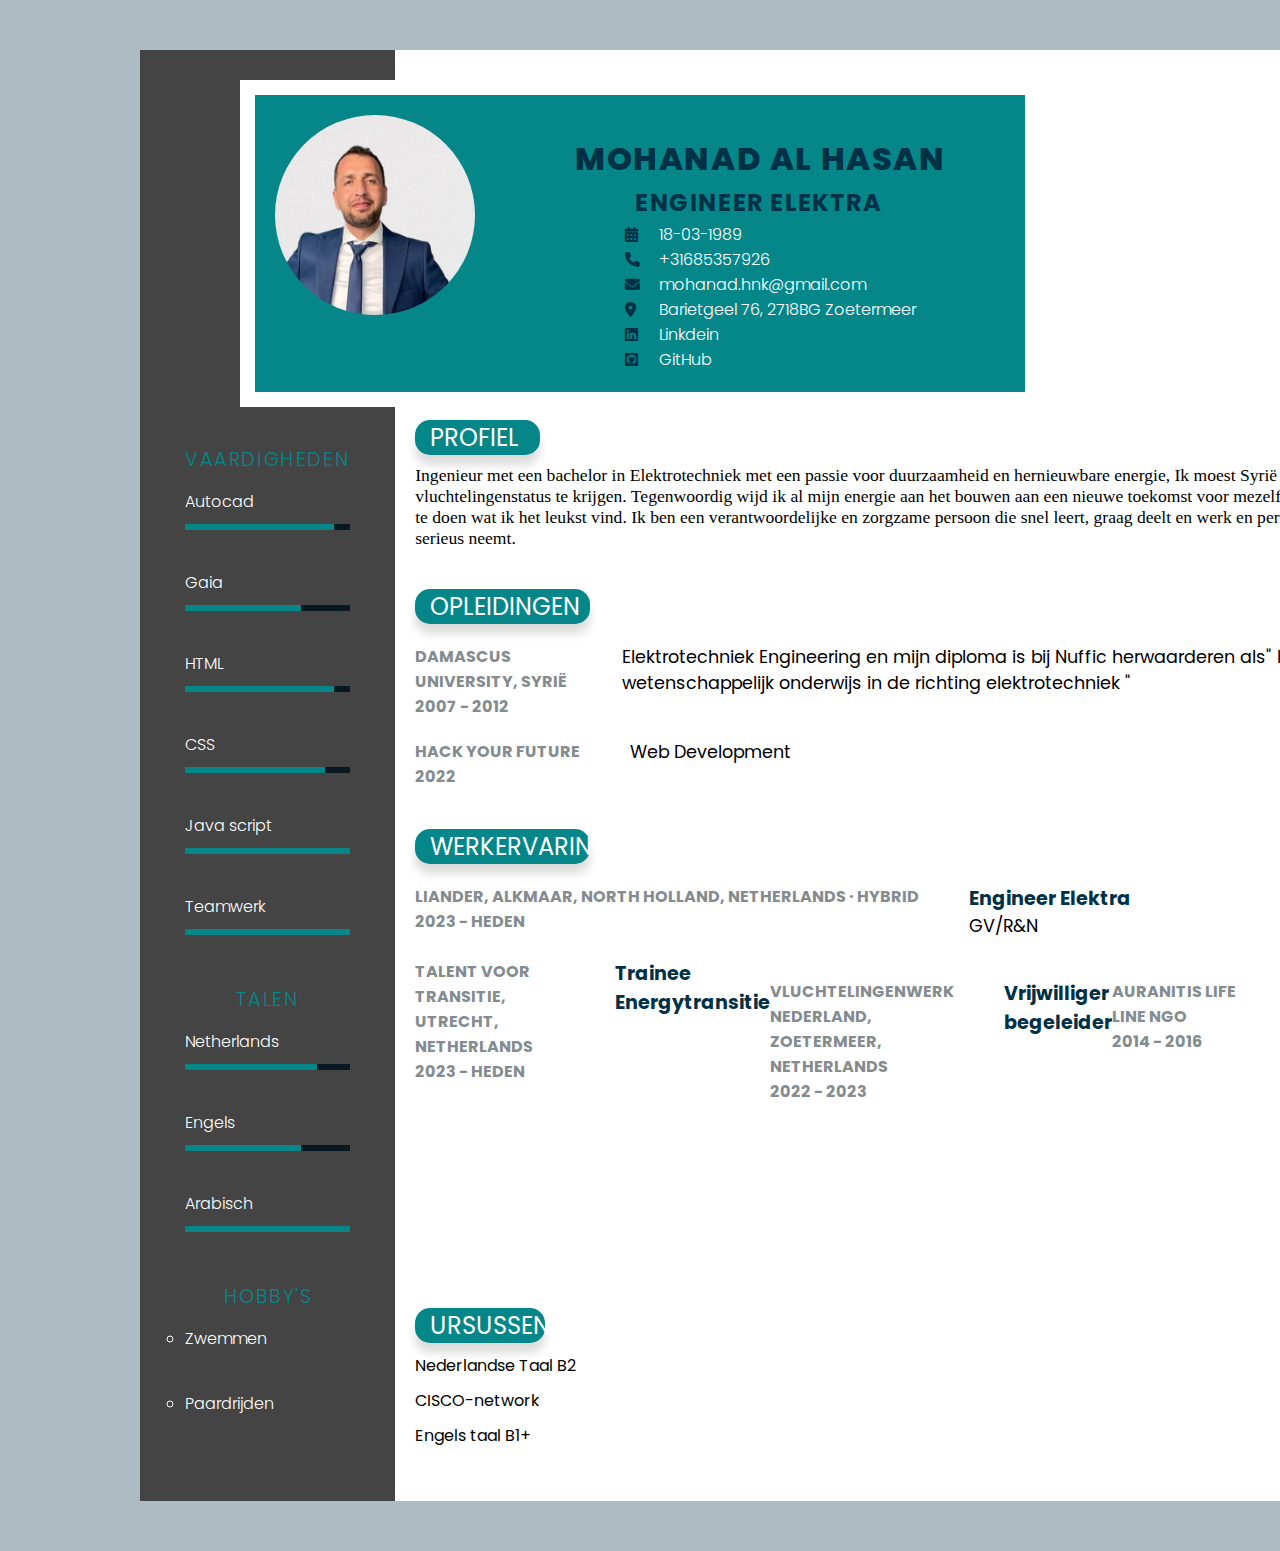
==== commit 92bde0d0: "Update my-resume.html" ====
--- a/week1/Homework/my-resume.html
+++ b/week1/Homework/my-resume.html
@@ -20,7 +20,7 @@
             <!--change tag to semantic tag-->
             <section class="conect-info">
                 <h1>mohanad al hasan</h1>
-                <h2> Web Developer</h2>
+                <h2> Engineer Elektra</h2>
             <ul>
                 <li>
                     <span class="icon" ><i class="fa-solid fa-calendar-days"></i></span>
@@ -73,30 +73,30 @@
         <aside class="left-side">
             <!---------------SKILS--change tag to semantic tag----------------->
             <section class="information skils">
-                <h2 class="titel">skils</h2>
+                <h2 class="titel">Vaardigheden</h2>
                 <ul>
                     <li>
+                        <span class="text">Autocad</span>
+                        <div class="percent">
+                            <div class="value" style="width: 90%;"></div>
+                        </div>
+                    </li>
+                    <li>
+                        <span class="text">Gaia</span>
+                        <div class="percent">
+                            <div class="value" style="width: 70%;"></div>
+                        
+                        </div>
+                    </li>
+                    <li>
                         <span class="text">HTML</span>
                         <div class="percent">
                             <div class="value" style="width: 90%;"></div>
-                        </div>
-                    </li>
-                    <li>
-                        <span class="text">CSS</span>
-                        <div class="percent">
-                            <div class="value" style="width: 70%;"></div>
-                        
-                        </div>
-                    </li>
-                    <li>
-                        <span class="text">C++</span>
-                        <div class="percent">
-                            <div class="value" style="width: 50%;"></div>
-                        
-                        </div>
-                    </li>
-                    <li>
-                        <span class="text">CISCO Network (CCNA)
+                        
+                        </div>
+                    </li>
+                    <li>
+                        <span class="text">CSS
                         </span>
                         <div class="percent">
                             <div class="value" style="width: 85%;"></div>
@@ -104,14 +104,14 @@
                         </div>
                     </li>
                     <li>
-                        <span class="text">Teamwork</span>
+                        <span class="text">Java script</span>
                         <div class="percent">
                             <div class="value" style="width: 100%;"></div>
                         
                         </div>
                     </li>
                     <li>
-                        <span class="text">Time management skills</span>
+                        <span class="text">Teamwerk</span>
                         <div class="percent">
                             <div class="value" style="width: 100%;"></div>
                         
@@ -121,23 +121,23 @@
             </section>
             <!-----------------------LANGUAGE--change tag to semantic tag---------------->
             <section class="information skils language">
-                <h2 class="titel">language</h2>
+                <h2 class="titel">Talen</h2>
                 <ul>
                     <li>
-                        <span class="text">English</span>
+                        <span class="text">Netherlands</span>
                         <div class="percent">
                             <div class="value" style="width: 80%;"></div>
                         </div>
                     </li>
                     <li>
-                        <span class="text">Dutch</span>
-                        <div class="percent">
-                            <div class="value" style="width: 50%;"></div>
-                        
-                        </div>
-                    </li>
-                    <li>
-                        <span class="text">Arabic</span>
+                        <span class="text">Engels</span>
+                        <div class="percent">
+                            <div class="value" style="width: 70%;"></div>
+                        
+                        </div>
+                    </li>
+                    <li>
+                        <span class="text">Arabisch</span>
                         <div class="percent">
                             <div class="value" style="width: 100%;"></div>
                         
@@ -147,10 +147,10 @@
             </section>
             <!--------------HOBBIES----change tag to semantic tag--------->
             <section class="information hobbies">
-                <h2 class="titel">hobbies</h2>
+                <h2 class="titel">Hobby's</h2>
                 <ul>
-                    <li >Swemming </li>
-                    <li >Horse riding</li>
+                    <li >Zwemmen</li>
+                    <li >Paardrijden</li>
                 </ul>
             </section>
         </aside>
@@ -158,27 +158,26 @@
         <aside class="right-side">
             <!-----------PROFILE-----change tag to semantic tag-------->
             <article class="profile">
-                <h2>PROFILE</h2>
-                <p>An electronics and communications engineer who is passionate
-                    about networking and software development,Skilled in various
-                    platforms and programming languages and versed in Microsoft
-                    technology. Works with the latest advanced development tools
-                    and following the latest procedures.<br> Can work independently on
-                    projects, but also thrives as an involved team member in
-                    multidisciplinary project teams. Love to analyse, spar with
-                    colleagues, 'clean' code and happy clients.</p>
+                <h2>PROFIEL</h2>
+                <p>Ingenieur met een bachelor in Elektrotechniek met een passie voor
+duurzaamheid en hernieuwbare energie, Ik moest Syrië verlaten om
+de vluchtelingenstatus te krijgen. Tegenwoordig wijd ik al mijn
+energie aan het bouwen aan een nieuwe toekomst voor mezelf en
+mijn gezin door te doen wat ik het leukst vind. Ik ben een
+verantwoordelijke en zorgzame persoon die snel leert, graag deelt en
+werk en persoonlijke groei serieus neemt.</p>
             </article>
             <!-------------------EDUCATION---------change tag to semantic tag---------------------->
             <section class="education">
-                <h2>education</h2>
+                <h2>Opleidingen</h2>
                 <div class="box">
                     <!--change <h5> to <h4>-->
                     <div class="year-name">
-                        <h4>Damascus University, Syria</h4>
+                        <h4>Damascus University, Syrië</h4>
                         <h4> 2007 -  2012</h4>
                     </div>
-                    <div class="text"><P>Bachelor of Science Electronics and Communication
-                        Engineering Damascus University, 2012 at the grade Good.</P>
+                    <div class="text"><P>Elektrotechniek Engineering en mijn diploma is bij Nuffic herwaarderen als" bachelor in het
+wetenschappelijk onderwijs in de richting elektrotechniek "</P>
                     </div>
         
                 </div>
@@ -193,44 +192,41 @@
                 </section>
         <!---------experience----------->
         <section class="experience">
-            <h2>EMPLOYMENT </h2>
-            <div class="box">
-                <div class="year-name">
-                    <h4>Mercy Corps, syria
+            <h2>Werkervaring</h2>
+            <div class="box">
+                <div class="year-name">
+                    <h4>Liander, Alkmaar, North Holland, Netherlands · Hybrid 
                     </h4>
-                    <h4> 2016 -  2018</h4>
+                    <h4> 2023 -  heden</h4>
                 </div>
                 <!--change <h4> to <h3>-->
                 <div class="text"> 
                     
-                    <h3>Program Assistant</h3>
-                    <p>livelihood Projects </p>
-                </div>
-                
-                
-            </div>
-            <div class="box">
-                <div class="year-name">
-                    <h4>Olive Branch NGO </h4>
-                    <h4> 2016 - 2017  </h4>
-                </div>
-                <div class="text"> 
-                    <h3>Account Manager</h3>
-                    <p>Finance , Accounting</p>
-                </div>
-                
-                
-            </div>
-            <div class="box">
-                <div class="year-name">
-                    <h4>Auranitis Life Line NGO, Syria</h4>
-                    <h4> 2014 -  2015</h4>
-                </div>
-                <div class="text"> 
-                    <h3>Studies & Statistics Officer</h3>
-                    <p>Working on knowing the needs of the community in the city and
-                        presenting them to the humanitarian organizations that provide
-                        services in this area.</p>
+                    <h3>Engineer Elektra</h3>
+                    <p>GV/R&N </p>
+                </div>
+                
+                
+            </div>
+            <div class="box">
+                <div class="year-name">
+                    <h4>Talent voor Transitie, Utrecht, Netherlands </h4>
+                    <h4> 2023 - heden  </h4>
+                </div>
+                <div class="text"> 
+                    <h3>Trainee Energytransitie</h3>
+                    
+                
+                
+            </div>
+            <div class="box">
+                <div class="year-name">
+                    <h4>VluchtelingenWerk Nederland, Zoetermeer, Netherlands </h4>
+                    <h4> 2022 -  2023</h4>
+                </div>
+                <div class="text"> 
+                    <h3>Vrijwilliger begeleider</h3>
+                    
                 </div>
                 
                 
@@ -241,14 +237,13 @@
             
             <div class="box">
                 <div class="year-name">
-                    <h4>Tamkeen Organization, Syria</h4>
-                    <h4> 2013 -  2014</h4>
-                </div>
-                <div class="text"> 
-                    <h3>Team manager</h3>
-                    <p>Working on knowing the needs of the community in the city and
-                        presenting them to the humanitarian organizations that provide
-                        services in this area</p>
+                    <h4>Auranitis Life Line NGO</h4>
+                    <h4> 2014 -  2016</h4>
+                </div>
+                <div class="text"> 
+                    <h3>Ambtenaar studies en statistiek</h3>
+                    <p>Werk aan projecten op het gebied van hernieuwbare en duurzame
+energie</p>
                 </div>
                 
                 </div>
@@ -257,9 +252,9 @@
             </section>
             <!-------COURSES----change tag to semantic tag------------>
             <section class="courses">
-                <h2>COURSES </h2>
+                <h2>ursussen </h2>
                 <div class="box1">
-                    <p>Dutch language</p>
+                    <p>Nederlandse Taal B2</p>
                     <p>Jan 2021</p>
                 </div>
                 <div class="box1">
@@ -267,7 +262,7 @@
                     <p>Jan 2021</p>
                 </div>
                 <div class="box1">
-                    <p>English language 
+                    <p>Engels taal 
                         B1+</p>
                     <p>Apr 2022</p>
                 </div>
